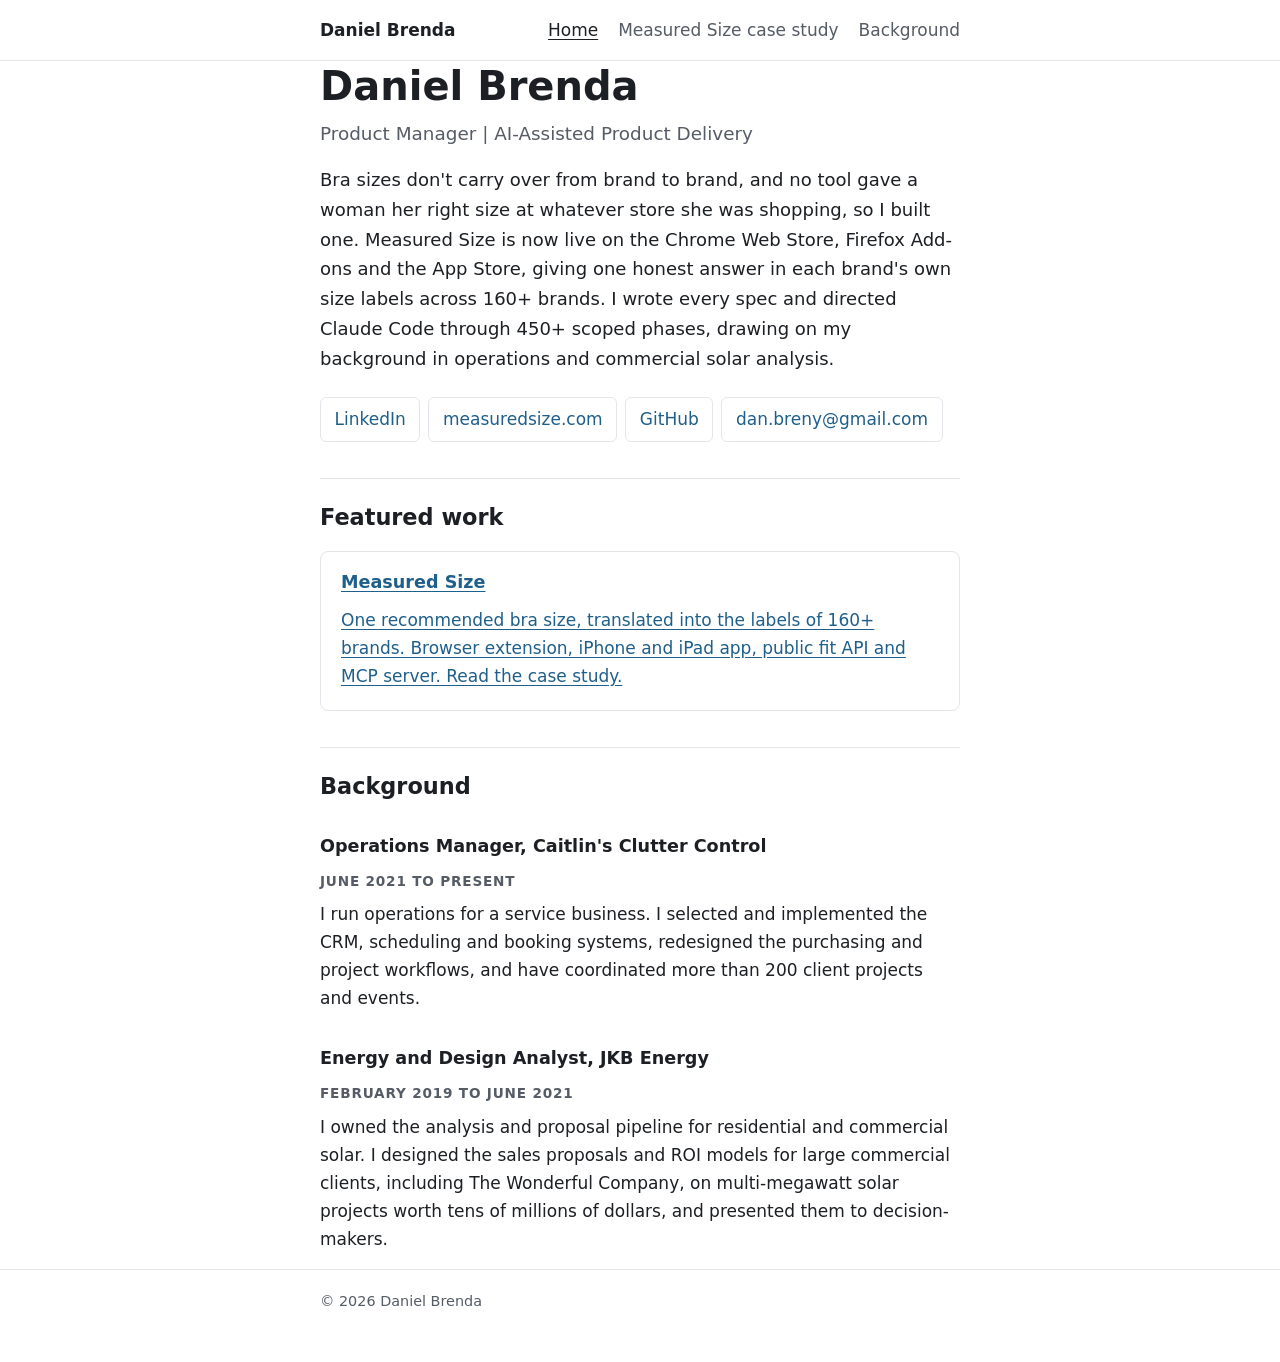
==== index.html @ 03e4a105 "Add personal portfolio site Home page with intro, links and background, plus the Measured Size case " ====
<!doctype html>
<html lang="en">
<head>
  <meta charset="utf-8">
  <meta name="viewport" content="width=device-width, initial-scale=1">
  <title>Daniel Brenda | Product Manager</title>
  <meta name="description" content="Daniel Brenda, product manager focused on AI-assisted product delivery. Case study: Measured Size.">
  <link rel="stylesheet" href="style.css">
</head>
<body>
  <a class="skip-link" href="#main">Skip to content</a>

  <header class="site-header">
    <div class="wrap">
      <a class="site-name" href="./">Daniel Brenda</a>
      <nav class="site-nav" aria-label="Main">
        <ul>
          <li><a href="./" aria-current="page">Home</a></li>
          <li><a href="measured-size.html">Measured Size case study</a></li>
          <li><a href="#background">Background</a></li>
        </ul>
      </nav>
    </div>
  </header>

  <main id="main" class="wrap">
    <h1>Daniel Brenda</h1>
    <p class="headline">Product Manager | AI-Assisted Product Delivery</p>

    <p class="lede">Bra sizes don't carry over from brand to brand, and no tool gave a woman her right size at whatever store she was shopping, so I built one. Measured Size is now live on the Chrome Web Store, Firefox Add-ons and the App Store, giving one honest answer in each brand's own size labels across 160+ brands. I wrote every spec and directed Claude Code through 450+ scoped phases, drawing on my background in operations and commercial solar analysis.</p>

    <ul class="links" aria-label="Contact and profiles">
      <li><a href="https://www.linkedin.com/in/danielbrenda">LinkedIn</a></li>
      <li><a href="https://measuredsize.com">measuredsize.com</a></li>
      <li><a href="https://github.com/Dan-Brenda">GitHub</a></li>
      <li><a href="mailto:dan.breny@gmail.com">dan.breny@gmail.com</a></li>
    </ul>

    <h2>Featured work</h2>
    <a class="card" href="measured-size.html">
      <h3>Measured Size</h3>
      <p>One recommended bra size, translated into the labels of 160+ brands. Browser extension, iPhone and iPad app, public fit API and MCP server. Read the case study.</p>
    </a>

    <h2 id="background">Background</h2>

    <h3>Operations Manager, Caitlin's Clutter Control</h3>
    <p class="eyebrow">June 2021 to present</p>
    <p>I run operations for a service business. I selected and implemented the CRM, scheduling and booking systems, redesigned the purchasing and project workflows, and have coordinated more than 200 client projects and events.</p>

    <h3>Energy and Design Analyst, JKB Energy</h3>
    <p class="eyebrow">February 2019 to June 2021</p>
    <p>I owned the analysis and proposal pipeline for residential and commercial solar. I designed the sales proposals and ROI models for large commercial clients, including The Wonderful Company, on multi-megawatt solar projects worth tens of millions of dollars, and presented them to decision-makers.</p>
  </main>

  <footer class="site-footer">
    <div class="wrap">
      <p>&copy; 2026 Daniel Brenda</p>
    </div>
  </footer>
</body>
</html>
---- style.css ----
:root {
  --bg: #ffffff;
  --text: #1c1f23;
  --muted: #555c66;
  --line: #e3e6ea;
  --accent: #1f5f8b;
  --accent-soft: #eef4f9;
  --todo-bg: #fff6d6;
  --todo-line: #e0b400;
  --measure: 42rem;
}

@media (prefers-color-scheme: dark) {
  :root {
    --bg: #15181c;
    --text: #e8eaed;
    --muted: #a3aab4;
    --line: #2c3239;
    --accent: #7db8e3;
    --accent-soft: #1d2731;
    --todo-bg: #3a3315;
    --todo-line: #b8960c;
  }
}

*,
*::before,
*::after {
  box-sizing: border-box;
}

html {
  -webkit-text-size-adjust: 100%;
}

body {
  margin: 0;
  background: var(--bg);
  color: var(--text);
  font-family: system-ui, -apple-system, "Segoe UI", Roboto, "Helvetica Neue", Arial, sans-serif;
  font-size: 1.0625rem;
  line-height: 1.65;
}

a {
  color: var(--accent);
  text-underline-offset: 0.15em;
}

a:hover {
  text-decoration-thickness: 2px;
}

:focus-visible {
  outline: 3px solid var(--accent);
  outline-offset: 2px;
  border-radius: 2px;
}

.skip-link {
  position: absolute;
  left: 1rem;
  top: -3rem;
  padding: 0.5rem 0.75rem;
  background: var(--accent);
  color: var(--bg);
  z-index: 10;
}

.skip-link:focus {
  top: 1rem;
}

.wrap {
  max-width: var(--measure);
  margin: 0 auto;
  padding: 0 1rem;
}

/* Header and navigation */
.site-header {
  border-bottom: 1px solid var(--line);
}

.site-header .wrap {
  display: flex;
  flex-wrap: wrap;
  align-items: center;
  justify-content: space-between;
  gap: 0.5rem 1.5rem;
  padding-top: 1rem;
  padding-bottom: 1rem;
}

.site-name {
  font-weight: 700;
  color: var(--text);
  text-decoration: none;
}

.site-nav ul {
  display: flex;
  flex-wrap: wrap;
  gap: 0.25rem 1.25rem;
  margin: 0;
  padding: 0;
  list-style: none;
}

.site-nav li + li {
  margin-top: 0;
}

.site-nav a {
  color: var(--muted);
  text-decoration: none;
}

.site-nav a:hover,
.site-nav a[aria-current="page"] {
  color: var(--text);
  text-decoration: underline;
}

/* Main content */
main {
  padding: 2.5rem 0 3rem;
}

h1,
h2,
h3 {
  line-height: 1.25;
  margin: 2.25rem 0 0.75rem;
}

h1 {
  font-size: clamp(1.9rem, 6vw, 2.5rem);
  margin-top: 0;
}

h2 {
  font-size: 1.4rem;
  padding-top: 1.5rem;
  border-top: 1px solid var(--line);
}

h3 {
  font-size: 1.1rem;
}

p,
ul {
  margin: 0 0 1rem;
}

li + li {
  margin-top: 0.35rem;
}

.headline {
  font-size: 1.15rem;
  color: var(--muted);
  margin-top: -0.25rem;
}

.lede {
  font-size: 1.125rem;
}

.eyebrow {
  margin: 0 0 0.5rem;
  font-size: 0.85rem;
  font-weight: 600;
  letter-spacing: 0.06em;
  text-transform: uppercase;
  color: var(--muted);
}

/* Contact links */
.links {
  display: flex;
  flex-wrap: wrap;
  gap: 0.5rem;
  margin: 1.5rem 0 0;
  padding: 0;
  list-style: none;
}

.links li + li {
  margin-top: 0;
}

.links a {
  display: inline-block;
  padding: 0.45rem 0.85rem;
  border: 1px solid var(--line);
  border-radius: 6px;
  text-decoration: none;
}

.links a:hover {
  background: var(--accent-soft);
  border-color: var(--accent);
}

/* Cards */
.card {
  display: block;
  margin: 1.25rem 0;
  padding: 1.25rem 1.25rem 0.25rem;
  border: 1px solid var(--line);
  border-radius: 8px;
}

.card h3 {
  margin-top: 0;
}

/* Key facts list */
.facts {
  display: grid;
  grid-template-columns: repeat(auto-fit, minmax(9rem, 1fr));
  gap: 0.75rem;
  margin: 1.5rem 0;
  padding: 0;
  list-style: none;
}

.facts li {
  margin: 0;
  padding: 0.85rem 1rem;
  background: var(--accent-soft);
  border-radius: 8px;
}

.facts strong {
  display: block;
  font-size: 1.35rem;
  line-height: 1.2;
}

.facts span {
  font-size: 0.9rem;
  color: var(--muted);
}

blockquote {
  margin: 1rem 0 1.25rem;
  padding: 0.25rem 0 0.25rem 1.1rem;
  border-left: 4px solid var(--accent);
  color: var(--text);
  font-style: italic;
}

blockquote p {
  margin: 0;
}

/* Draft markers: remove before publishing */
.todo {
  margin: 1rem 0;
  padding: 0.75rem 1rem;
  background: var(--todo-bg);
  border-left: 4px solid var(--todo-line);
  font-size: 0.95rem;
}

/* Footer */
.site-footer {
  border-top: 1px solid var(--line);
  color: var(--muted);
  font-size: 0.9rem;
}

.site-footer .wrap {
  padding-top: 1.25rem;
  padding-bottom: 2rem;
}
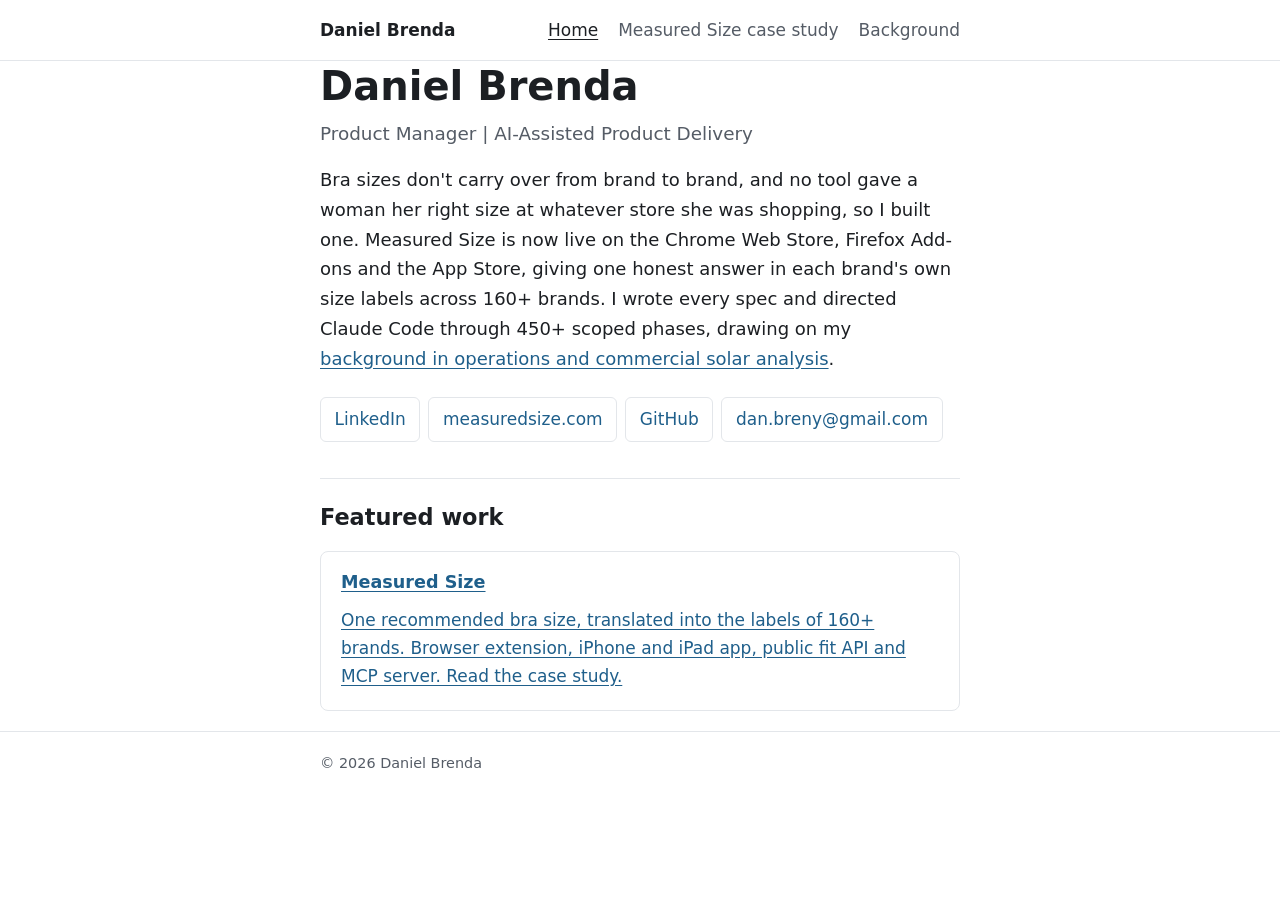
==== commit 77153e19: "Move Background to its own page The Background nav link only scrolled a short way on the home page. " ====
--- a/index.html
+++ b/index.html
@@ -17,7 +17,7 @@
         <ul>
           <li><a href="./" aria-current="page">Home</a></li>
           <li><a href="measured-size.html">Measured Size case study</a></li>
-          <li><a href="#background">Background</a></li>
+          <li><a href="background.html">Background</a></li>
         </ul>
       </nav>
     </div>
@@ -27,7 +27,7 @@
     <h1>Daniel Brenda</h1>
     <p class="headline">Product Manager | AI-Assisted Product Delivery</p>
 
-    <p class="lede">Bra sizes don't carry over from brand to brand, and no tool gave a woman her right size at whatever store she was shopping, so I built one. Measured Size is now live on the Chrome Web Store, Firefox Add-ons and the App Store, giving one honest answer in each brand's own size labels across 160+ brands. I wrote every spec and directed Claude Code through 450+ scoped phases, drawing on my background in operations and commercial solar analysis.</p>
+    <p class="lede">Bra sizes don't carry over from brand to brand, and no tool gave a woman her right size at whatever store she was shopping, so I built one. Measured Size is now live on the Chrome Web Store, Firefox Add-ons and the App Store, giving one honest answer in each brand's own size labels across 160+ brands. I wrote every spec and directed Claude Code through 450+ scoped phases, drawing on my <a href="background.html">background in operations and commercial solar analysis</a>.</p>
 
     <ul class="links" aria-label="Contact and profiles">
       <li><a href="https://www.linkedin.com/in/danielbrenda">LinkedIn</a></li>
@@ -41,16 +41,6 @@
       <h3>Measured Size</h3>
       <p>One recommended bra size, translated into the labels of 160+ brands. Browser extension, iPhone and iPad app, public fit API and MCP server. Read the case study.</p>
     </a>
-
-    <h2 id="background">Background</h2>
-
-    <h3>Operations Manager, Caitlin's Clutter Control</h3>
-    <p class="eyebrow">June 2021 to present</p>
-    <p>I run operations for a service business. I selected and implemented the CRM, scheduling and booking systems, redesigned the purchasing and project workflows, and have coordinated more than 200 client projects and events.</p>
-
-    <h3>Energy and Design Analyst, JKB Energy</h3>
-    <p class="eyebrow">February 2019 to June 2021</p>
-    <p>I owned the analysis and proposal pipeline for residential and commercial solar. I designed the sales proposals and ROI models for large commercial clients, including The Wonderful Company, on multi-megawatt solar projects worth tens of millions of dollars, and presented them to decision-makers.</p>
   </main>
 
   <footer class="site-footer">
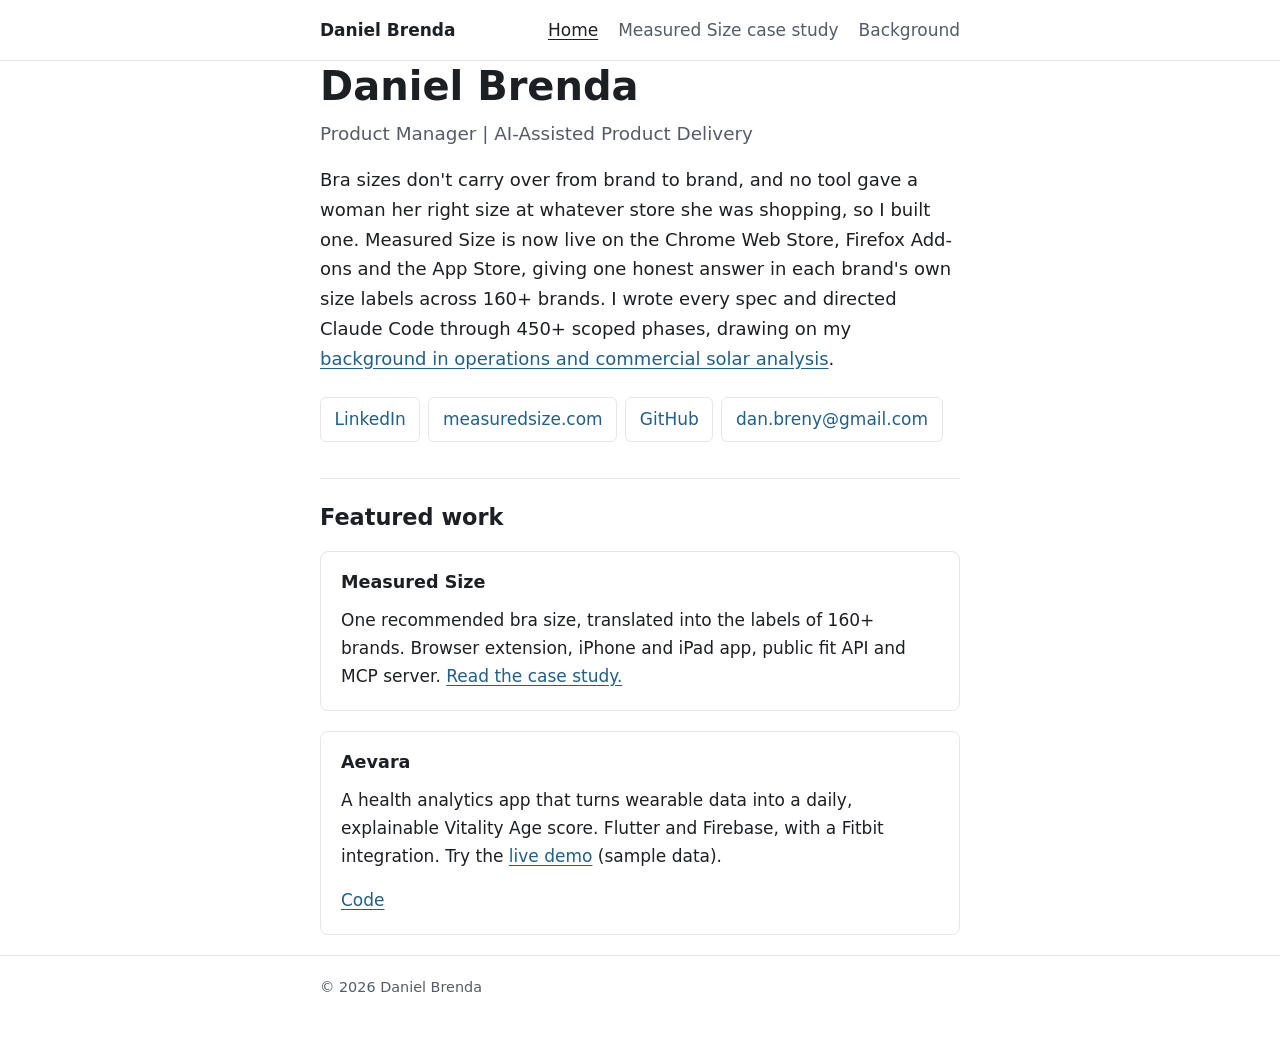
==== commit 458620c4: "Add Aevara card and match the home page cards The Measured Size card keeps its full-card link but no" ====
--- a/index.html
+++ b/index.html
@@ -39,8 +39,13 @@
     <h2>Featured work</h2>
     <a class="card" href="measured-size.html">
       <h3>Measured Size</h3>
-      <p>One recommended bra size, translated into the labels of 160+ brands. Browser extension, iPhone and iPad app, public fit API and MCP server. Read the case study.</p>
+      <p>One recommended bra size, translated into the labels of 160+ brands. Browser extension, iPhone and iPad app, public fit API and MCP server. <span class="card-link">Read the case study.</span></p>
     </a>
+    <div class="card">
+      <h3>Aevara</h3>
+      <p>A health analytics app that turns wearable data into a daily, explainable Vitality Age score. Flutter and Firebase, with a Fitbit integration. Try the <a href="https://aevara-demo.web.app">live demo</a> (sample data).</p>
+      <p><a href="https://github.com/Dan-Brenda/aevara">Code</a></p>
+    </div>
   </main>
 
   <footer class="site-footer">
--- a/style.css
+++ b/style.css
@@ -217,6 +217,21 @@
   margin-top: 0;
 }
 
+a.card {
+  color: inherit;
+  text-decoration: none;
+}
+
+a.card:hover {
+  background: var(--accent-soft);
+  border-color: var(--accent);
+}
+
+.card-link {
+  color: var(--accent);
+  text-decoration: underline;
+}
+
 /* Key facts list */
 .facts {
   display: grid;
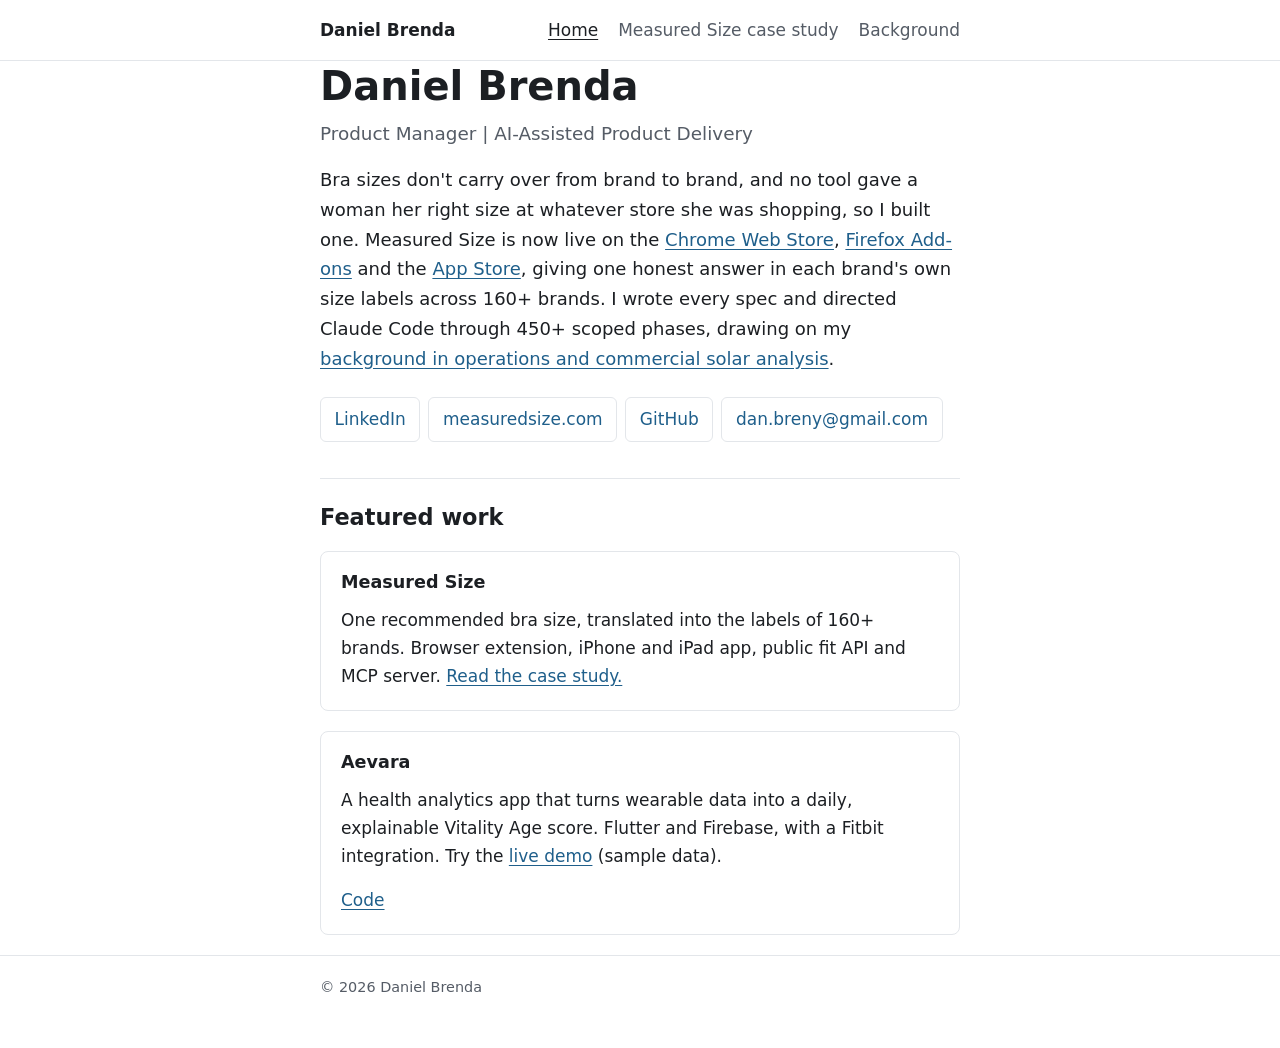
==== commit 6287f0c4: "Link the three store listings on the portfolio home page Co-Authored-By: Claude Opus 5.5 <noreply@an" ====
--- a/index.html
+++ b/index.html
@@ -27,7 +27,7 @@
     <h1>Daniel Brenda</h1>
     <p class="headline">Product Manager | AI-Assisted Product Delivery</p>
 
-    <p class="lede">Bra sizes don't carry over from brand to brand, and no tool gave a woman her right size at whatever store she was shopping, so I built one. Measured Size is now live on the Chrome Web Store, Firefox Add-ons and the App Store, giving one honest answer in each brand's own size labels across 160+ brands. I wrote every spec and directed Claude Code through 450+ scoped phases, drawing on my <a href="background.html">background in operations and commercial solar analysis</a>.</p>
+    <p class="lede">Bra sizes don't carry over from brand to brand, and no tool gave a woman her right size at whatever store she was shopping, so I built one. Measured Size is now live on the <a href="https://chromewebstore.google.com/detail/phffgakipjdnplpmkibfgnondilcfkpa">Chrome Web Store</a>, <a href="https://addons.mozilla.org/en-US/firefox/addon/measured-size/">Firefox Add-ons</a> and the <a href="https://apps.apple.com/app/measured-size/id6821079398">App Store</a>, giving one honest answer in each brand's own size labels across 160+ brands. I wrote every spec and directed Claude Code through 450+ scoped phases, drawing on my <a href="background.html">background in operations and commercial solar analysis</a>.</p>
 
     <ul class="links" aria-label="Contact and profiles">
       <li><a href="https://www.linkedin.com/in/danielbrenda">LinkedIn</a></li>
